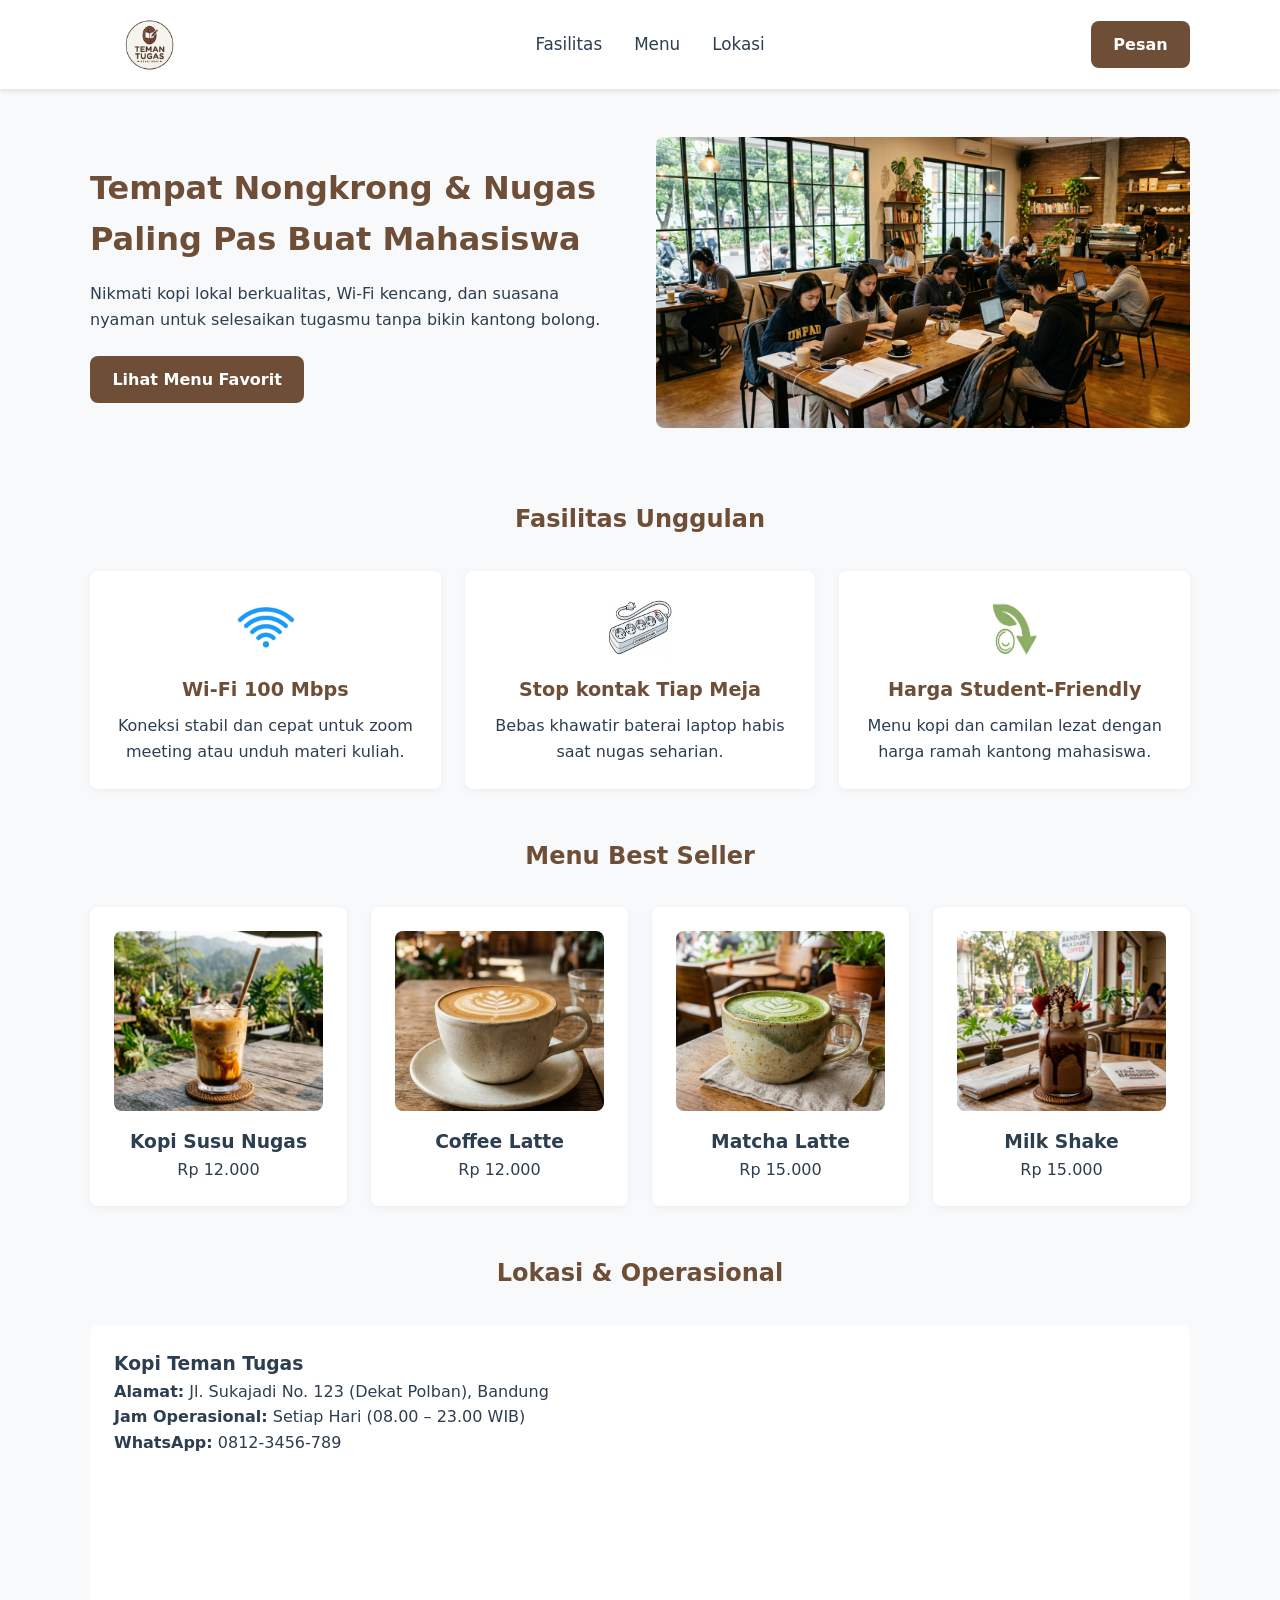
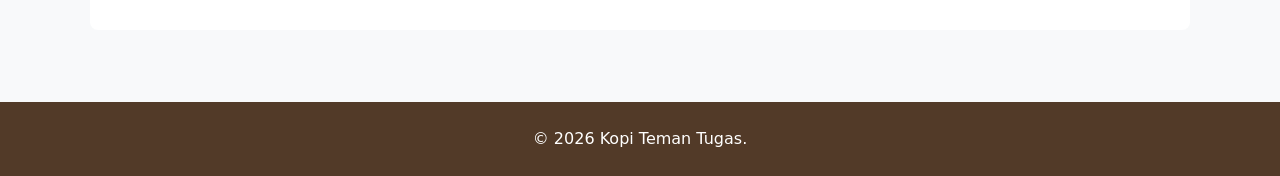
==== index.html @ 5e3d25bf "Update: Menambahkan README.md dan memindahkan file agar bisa live pada github" ====
<!DOCTYPE html>
<html lang="id">

<head>
  <meta charset="UTF-8">
  <meta name="viewport" content="width=device-width, initial-scale=1.0">
  <title>Kopi Teman Tugas - Kedai Kopi & Space Nugas</title>
  <link rel="stylesheet" href="css/style.css">
</head>

<body>

  <header>
    <nav class="container">
      <a href="#" class="logo">
        <img src="assets/logokopi.png" alt="Logo Kopi Teman Tugas">
      </a>
      <ul class="nav-menu">
        <li><a href="#fasilitas">Fasilitas</a></li>
        <li><a href="#menu">Menu</a></li>
        <li><a href="#lokasi">Lokasi</a></li>
      </ul>
      <a href="#menu" class="btn-cta">Pesan</a>
    </nav>
  </header>

  <main>

    <section id="hero" class="container">
      <div class="hero-content">
        <h1>Tempat Nongkrong & Nugas Paling Pas Buat Mahasiswa</h1>
        <p>Nikmati kopi lokal berkualitas, Wi-Fi kencang, dan suasana nyaman untuk selesaikan tugasmu tanpa bikin
          kantong bolong.</p>
        <a href="#menu" class="btn-primary">Lihat Menu Favorit</a>
      </div>
      <div class="hero-image">
        <img src="assets/herokedai.jpg" alt="Suasana kedai Kopi Teman Tugas yang nyaman untuk nugas">
      </div>
    </section>

    <section id="fasilitas" class="container">
      <h2>Fasilitas Unggulan</h2>
      <div class="card-grid">
        <article class="card">
          <img src="assets/wifi.jpg" alt="Ikon Wi-Fi Kencang" class="card-icon">
          <h3>Wi-Fi 100 Mbps</h3>
          <p>Koneksi stabil dan cepat untuk zoom meeting atau unduh materi kuliah.</p>
        </article>

        <article class="card">
          <img src="assets/stopkontak.jpg" alt="Ikon Stopkontak Meja" class="card-icon">
          <h3>Stop kontak Tiap Meja</h3>
          <p>Bebas khawatir baterai laptop habis saat nugas seharian.</p>
        </article>

        <article class="card">
          <img src="assets/budget.jpg" alt="Ikon Harga Ramah Kantong" class="card-icon">
          <h3>Harga Student-Friendly</h3>
          <p>Menu kopi dan camilan lezat dengan harga ramah kantong mahasiswa.</p>
        </article>
      </div>
    </section>

    <section id="menu" class="container">
      <h2>Menu Best Seller</h2>
      <div class="card-grid">
        <article class="card-menu">
          <img src="assets/kopsu.jpg" alt="Kopi Susu Nugas">
          <h3>Kopi Susu Nugas</h3>
          <p>Rp 12.000</p>
        </article>
        <article class="card-menu">
          <img src="assets/coffelatte.jpg" alt="Coffee Latte">
          <h3>Coffee Latte</h3>
          <p>Rp 12.000</p>
        </article>
        <article class="card-menu">
          <img src="assets/matchalatte.jpg" alt="Matcha Latte">
          <h3>Matcha Latte</h3>
          <p>Rp 15.000</p>
        </article>
        <article class="card-menu">
          <img src="assets/milk.jpg" alt="Milk Shake">
          <h3>Milk Shake</h3>
          <p>Rp 15.000</p>
        </article>
      </div>
    </section>

    <section id="lokasi" class="container">
      <h2>Lokasi & Operasional</h2>
      <div class="lokasi-wrapper">
        <div class="lokasi-info">
          <h3>Kopi Teman Tugas</h3>
          <p><strong>Alamat:</strong> Jl. Sukajadi No. 123 (Dekat Polban), Bandung</p>
          <p><strong>Jam Operasional:</strong> Setiap Hari (08.00 – 23.00 WIB)</p>
          <p><strong>WhatsApp:</strong> <a href="https://wa.me/628123456789">0812-3456-789</a></p>
        </div>
        <div class="lokasi-map">
          <iframe title="Peta Lokasi Kopi Teman Tugas"
            src="https://www.google.com/maps/embed?pb=!1m18!1m12!1m3!1d3961.000000000000!2d107.570000000000!3d-6.870000000000!2m3!1f0!2f0!3f0!3m2!1i1024!2i768!4f13.1!3m3!1m2!1s0x0%3A0x0!2zNsKwNTInMTIuMCJTIDEwN8KwMzQnMTIuMCJF!5e0!3m2!1sid!2sid!4v1600000000000!5m2!1sid!2sid"
            width="600" height="250" allowfullscreen="" loading="lazy"></iframe>
        </div>
      </div>
    </section>
  </main>

  <footer>
    <div class="container">
      <p>&copy; 2026 Kopi Teman Tugas.</p>
    </div>
  </footer>

</body>

</html>
---- css/style.css ----
:root {
  --primary: #6f4e37;
  --primary-dark: #523a28;
  --secondary: #f4eeb1;

  --text-dark: #2c3e50;
  --bg-light: #f8f9fa;
  --white: #ffffff;

  --font-family: 'Segoe UI', system-ui, -apple-system, sans-serif;
  --max-width: 1100px;
  --radius: 8px;
}

* {
  box-sizing: border-box;
  margin: 0;
  padding: 0;
}

html {
  scroll-behavior: smooth;
}

body {
  font-family: var(--font-family);
  color: var(--text-dark);
  background-color: var(--bg-light);
  line-height: 1.6;
}

img {
  max-width: 100%;
  height: auto;
  display: block;
}

a {
  text-decoration: none;
  color: inherit;
}

ul {
  list-style: none;
}

a:focus-visible,
button:focus-visible {
  outline: 3px solid var(--primary);
  outline-offset: 3px;
}

.container {
  width: 90%;
  max-width: var(--max-width);
  margin: 0 auto;
  padding: 1.5rem 0;
}

header {
  background-color: var(--white);
  box-shadow: 0 2px 5px rgba(0, 0, 0, 0.1);
  position: sticky;
  top: 0;
  z-index: 100;
}

header .container {
  padding: 0.75rem 0;
}

nav {
  display: flex;
  justify-content: space-between;
  align-items: center;
}

.logo img {
  height: 65px;
  width: auto;
  display: block;
}

.nav-menu {
  display: flex;
  gap: 2rem;
}

.nav-menu a {
  font-size: 1.05rem;
  font-weight: 500;
}

.nav-menu a:hover {
  color: var(--primary);
  font-weight: bold;
}

.btn-cta,
.btn-primary {
  background-color: var(--primary);
  color: var(--white);
  padding: 0.65rem 1.4rem;
  border-radius: var(--radius);
  display: inline-block;
  font-weight: 600;
  font-size: 1rem;
}

.btn-cta:hover,
.btn-primary:hover {
  background-color: var(--primary-dark);
}

#hero {
  display: flex;
  flex-direction: column;
  gap: 2rem;
  align-items: center;
  padding: 3rem 0;
}

.hero-content h1 {
  font-size: 2rem;
  color: var(--primary);
  margin-bottom: 1rem;
}

.hero-content p {
  margin-bottom: 1.5rem;
}

.hero-image img {
  border-radius: var(--radius);
  width: 100%;
}

section h2 {
  text-align: center;
  margin-bottom: 2rem;
  color: var(--primary);
}

.card-grid {
  display: flex;
  flex-wrap: wrap;
  gap: 1.5rem;
  justify-content: center;
}

.card,
.card-menu {
  background: var(--white);
  padding: 1.5rem;
  border-radius: var(--radius);
  box-shadow: 0 2px 8px rgba(0, 0, 0, 0.05);
  flex: 1 1 250px;
  text-align: center;
}

.card h3 {
  color: var(--primary);
  font-size: 1.2rem;
  margin-bottom: 0.5rem;
}

.card-icon {
  width: 64px;
  height: 64px;
  margin: 0 auto 1rem auto;
  display: block;
}

.card-menu img {
  border-radius: var(--radius);
  margin-bottom: 1rem;
  width: 100%;
  height: 180px;
  object-fit: cover;
}

.lokasi-wrapper {
  display: flex;
  flex-direction: column;
  gap: 2rem;
  background: var(--white);
  padding: 1.5rem;
  border-radius: var(--radius);
}

.lokasi-map iframe {
  width: 100%;
  border: 0;
}

footer {
  background-color: var(--primary-dark);
  color: var(--white);
  text-align: center;
  margin-top: 3rem;
}

@media (min-width: 768px) {
  #hero {
    flex-direction: row;
  }

  .hero-content,
  .hero-image {
    flex: 1;
  }

  .lokasi-wrapper {
    flex-direction: row;
  }

  .lokasi-info,
  .lokasi-map {
    flex: 1;
  }
}
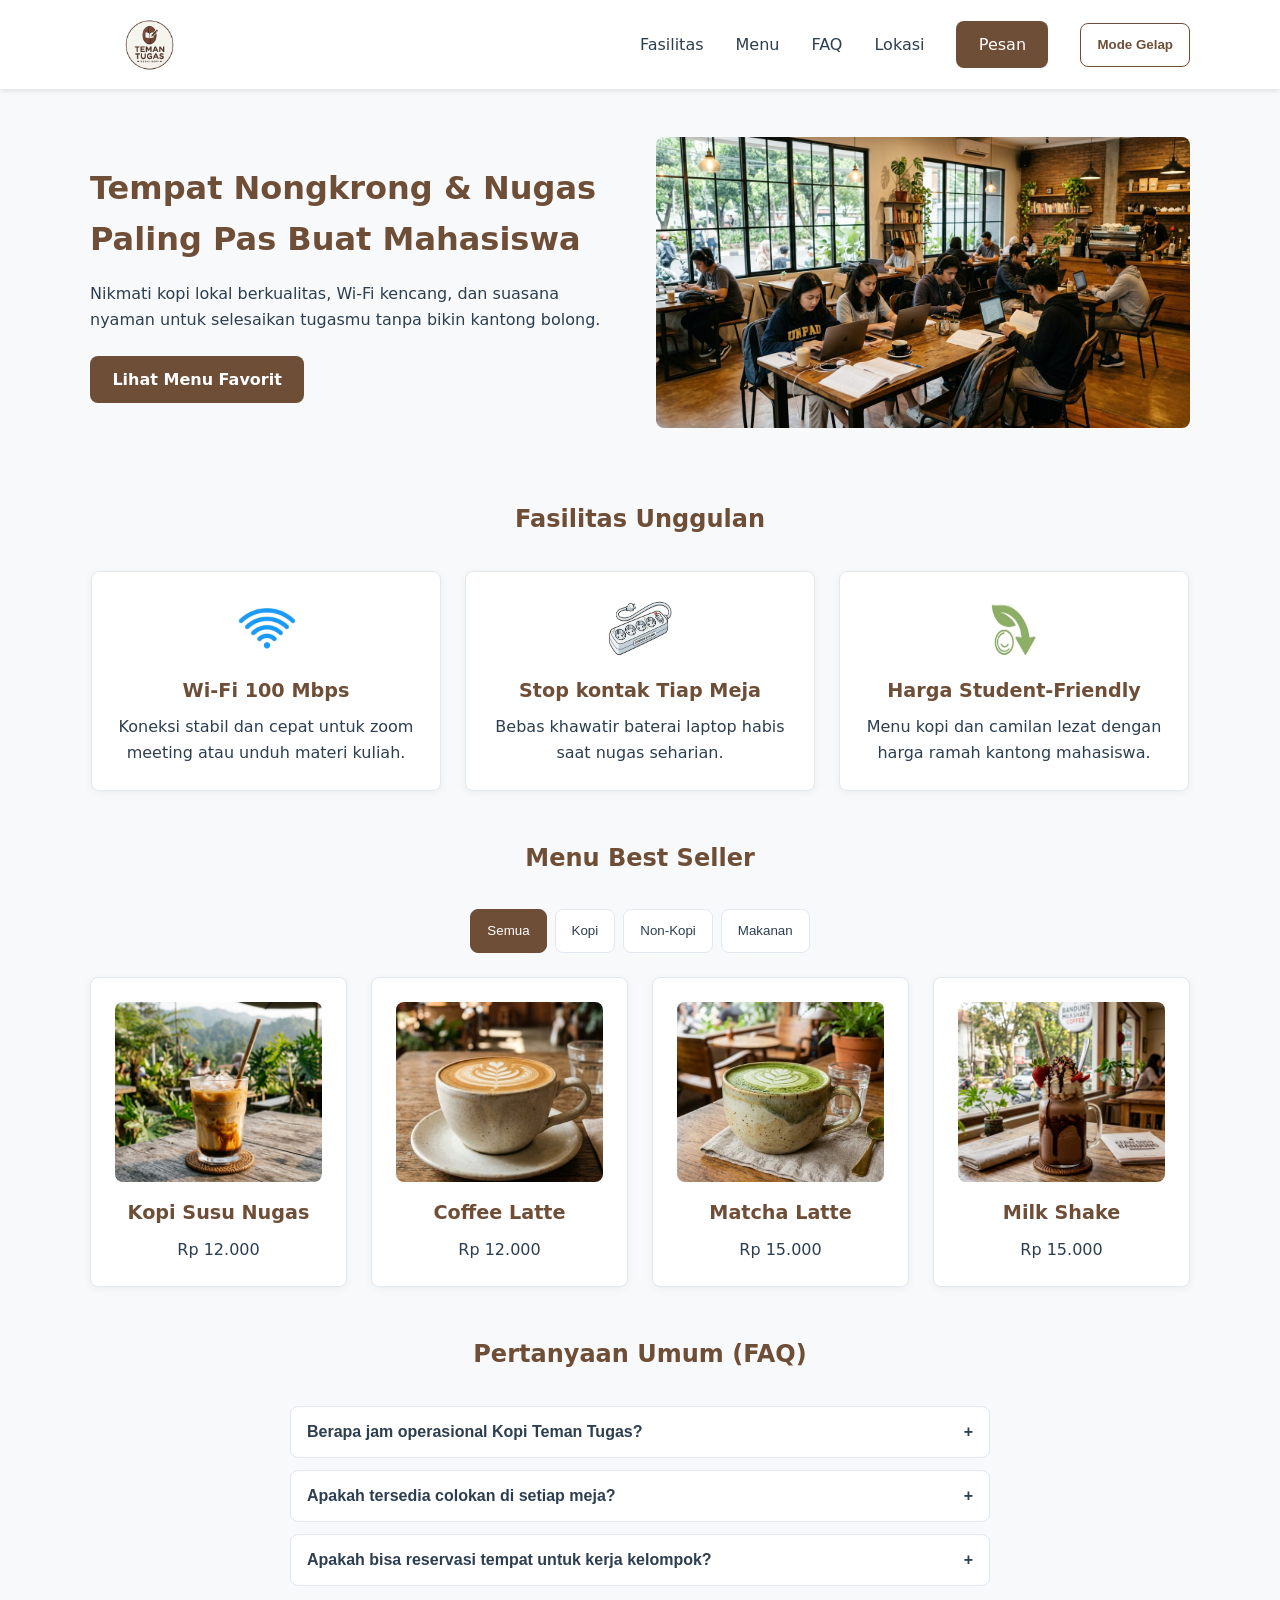
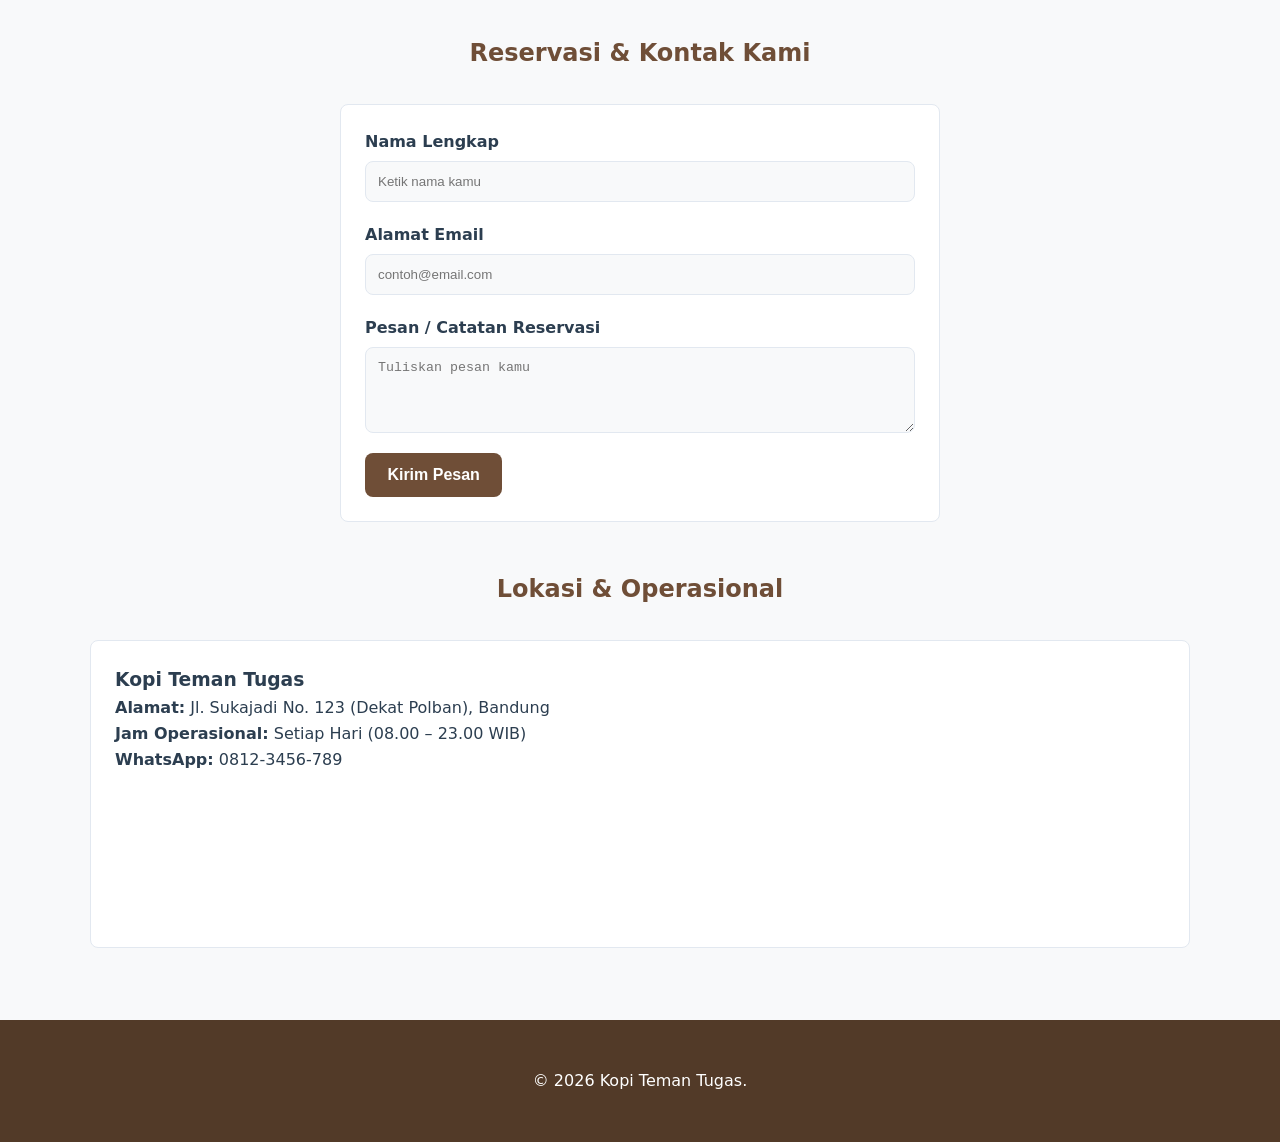
==== commit e4a484b9: "Update: Menyelesaikan Mini Project" ====
--- a/index.html
+++ b/index.html
@@ -6,21 +6,28 @@
   <meta name="viewport" content="width=device-width, initial-scale=1.0">
   <title>Kopi Teman Tugas - Kedai Kopi & Space Nugas</title>
   <link rel="stylesheet" href="css/style.css">
+  <script src="js/app.js" defer></script>
 </head>
-
 <body>
 
   <header>
-    <nav class="container">
+    <nav class="container navbar">
       <a href="#" class="logo">
         <img src="assets/logokopi.png" alt="Logo Kopi Teman Tugas">
       </a>
-      <ul class="nav-menu">
+
+      <button id="hamburger-btn" class="hamburger-btn" type="button" aria-expanded="false" aria-label="Buka menu navigasi">
+      ☰ Menu
+      </button>
+
+      <ul id="nav-menu" class="nav-menu">
         <li><a href="#fasilitas">Fasilitas</a></li>
         <li><a href="#menu">Menu</a></li>
+        <li><a href="#faq">FAQ</a></li>
         <li><a href="#lokasi">Lokasi</a></li>
+        <li><a href="#menu" class="btn-cta">Pesan</a></li>
+        <li><button id="theme-toggle" class="btn-theme" type="button" aria-pressed="false">Mode Gelap</button></li>
       </ul>
-      <a href="#menu" class="btn-cta">Pesan</a>
     </nav>
   </header>
 
@@ -40,50 +47,60 @@
 
     <section id="fasilitas" class="container">
       <h2>Fasilitas Unggulan</h2>
-      <div class="card-grid">
-        <article class="card">
-          <img src="assets/wifi.jpg" alt="Ikon Wi-Fi Kencang" class="card-icon">
-          <h3>Wi-Fi 100 Mbps</h3>
-          <p>Koneksi stabil dan cepat untuk zoom meeting atau unduh materi kuliah.</p>
-        </article>
-
-        <article class="card">
-          <img src="assets/stopkontak.jpg" alt="Ikon Stopkontak Meja" class="card-icon">
-          <h3>Stop kontak Tiap Meja</h3>
-          <p>Bebas khawatir baterai laptop habis saat nugas seharian.</p>
-        </article>
-
-        <article class="card">
-          <img src="assets/budget.jpg" alt="Ikon Harga Ramah Kantong" class="card-icon">
-          <h3>Harga Student-Friendly</h3>
-          <p>Menu kopi dan camilan lezat dengan harga ramah kantong mahasiswa.</p>
-        </article>
+      <div id="daftar-fasilitas" class="card-grid">
+       
       </div>
     </section>
 
     <section id="menu" class="container">
       <h2>Menu Best Seller</h2>
-      <div class="card-grid">
-        <article class="card-menu">
-          <img src="assets/kopsu.jpg" alt="Kopi Susu Nugas">
-          <h3>Kopi Susu Nugas</h3>
-          <p>Rp 12.000</p>
-        </article>
-        <article class="card-menu">
-          <img src="assets/coffelatte.jpg" alt="Coffee Latte">
-          <h3>Coffee Latte</h3>
-          <p>Rp 12.000</p>
-        </article>
-        <article class="card-menu">
-          <img src="assets/matchalatte.jpg" alt="Matcha Latte">
-          <h3>Matcha Latte</h3>
-          <p>Rp 15.000</p>
-        </article>
-        <article class="card-menu">
-          <img src="assets/milk.jpg" alt="Milk Shake">
-          <h3>Milk Shake</h3>
-          <p>Rp 15.000</p>
-        </article>
+      <div id="filter-container" class="filter-container">
+        <button type="button" class="btn-filter active" data-category="semua">Semua</button>
+        <button type="button" class="btn-filter" data-category="kopi">Kopi</button>
+        <button type="button" class="btn-filter" data-category="non-kopi">Non-Kopi</button>
+        <button type="button" class="btn-filter" data-category="makanan">Makanan</button>
+      </div>
+      <div id="daftar-menu" class="card-grid">
+       
+      </div>
+      <p id="pesan-menu-kosong" class="empty-message hidden" role="status" aria-live="polite">Menu pada kategori ini belum tersedia.</p>
+    </section>
+
+    <section id="faq" class="container">
+      <h2>Pertanyaan Umum (FAQ)</h2>
+      <div id="faq-container" class="faq-container">
+
+      </div>
+    </section>
+
+    <section id="kontak" class="container">
+      <h2>Reservasi & Kontak Kami</h2>
+      <div class="form-wrapper">
+        <form id="form-kontak" novalidate>
+          <div class="form-group">
+            <label for="nama">Nama Lengkap</label>
+            <input type="text" id="nama" name="nama" placeholder="Ketik nama kamu" required>
+            <small id="error-nama" class="error-text" aria-live="polite"></small>
+          </div>
+
+          <div class="form-group">
+            <label for="email">Alamat Email</label>
+            <input type="email" id="email" name="email" placeholder="contoh@email.com" required>
+            <small id="error-email" class="error-text" aria-live="polite"></small>
+          </div>
+
+          <div class="form-group">
+            <label for="pesan">Pesan / Catatan Reservasi</label>
+            <textarea id="pesan" name="pesan" rows="4" placeholder="Tuliskan pesan kamu" required></textarea>
+            <small id="error-pesan" class="error-text" aria-live="polite"></small>
+          </div>
+
+          <button type="submit" class="btn-primary">Kirim Pesan</button>
+        </form>
+
+        <div id="ringkasan-pesan" class="ringkasan-box hidden" role="status" aria-live="polite">
+         
+        </div>
       </div>
     </section>
 
@@ -98,7 +115,7 @@
         </div>
         <div class="lokasi-map">
           <iframe title="Peta Lokasi Kopi Teman Tugas"
-            src="https://www.google.com/maps/embed?pb=!1m18!1m12!1m3!1d3961.000000000000!2d107.570000000000!3d-6.870000000000!2m3!1f0!2f0!3f0!3m2!1i1024!2i768!4f13.1!3m3!1m2!1s0x0%3A0x0!2zNsKwNTInMTIuMCJTIDEwN8KwMzQnMTIuMCJF!5e0!3m2!1sid!2sid!4v1600000000000!5m2!1sid!2sid"
+            src="https://www.google.com/maps/embed?pb=!1m18!1m12!1m3!1d3961.130608991101!2d107.5760095!3d-6.8749507!2m3!1f0!2f0!3f0!3m2!1i1024!2i768!4f13.1!3m3!1m2!1s0x2e68e790b25d2847%3A0x89cc94cb2b963c1c!2sInterval%20Dynamic%20Creative%20Space!5e0!3m2!1sid!2sid!4v1789121012098!5m2!1sid!2sid"
             width="600" height="250" allowfullscreen="" loading="lazy"></iframe>
         </div>
       </div>
@@ -110,7 +127,7 @@
       <p>&copy; 2026 Kopi Teman Tugas.</p>
     </div>
   </footer>
-
+  <button id="back-to-top" class="back-to-top hidden" type="button" aria-label="Kembali ke atas">↑</button>
 </body>
 
 </html>
--- a/css/style.css
+++ b/css/style.css
@@ -6,10 +6,24 @@
   --text-dark: #2c3e50;
   --bg-light: #f8f9fa;
   --white: #ffffff;
+  --card-bg: #ffffff;
+  --border-color: #e2e8f0;
+  --error-color: #dc2626;
 
   --font-family: 'Segoe UI', system-ui, -apple-system, sans-serif;
   --max-width: 1100px;
   --radius: 8px;
+}
+
+/* TEMA GELAP (DARK MODE) */
+body.dark-theme {
+  --primary: #d97706;
+  --primary-dark: #b45309;
+  --text-dark: #f3f4f6;
+  --bg-light: #111827;
+  --white: #1f2937;
+  --card-bg: #1f2937;
+  --border-color: #374151;
 }
 
 * {
@@ -27,6 +41,7 @@
   color: var(--text-dark);
   background-color: var(--bg-light);
   line-height: 1.6;
+  transition: background-color 0.3s ease, color 0.3s ease;
 }
 
 img {
@@ -45,7 +60,9 @@
 }
 
 a:focus-visible,
-button:focus-visible {
+button:focus-visible,
+input:focus-visible,
+textarea:focus-visible {
   outline: 3px solid var(--primary);
   outline-offset: 3px;
 }
@@ -57,12 +74,18 @@
   padding: 1.5rem 0;
 }
 
+.hidden {
+  display: none !important;
+}
+
+/* --- HEADER & NAVBAR --- */
 header {
-  background-color: var(--white);
+  background-color: var(--card-bg);
   box-shadow: 0 2px 5px rgba(0, 0, 0, 0.1);
   position: sticky;
   top: 0;
   z-index: 100;
+  transition: background-color 0.3s ease;
 }
 
 header .container {
@@ -71,24 +94,45 @@
 
 nav {
   display: flex;
-  justify-content: space-between;
+  flex-direction: column;
   align-items: center;
+  gap: 1rem;
 }
 
 .logo img {
-  height: 65px;
+  height: 50px;
   width: auto;
   display: block;
 }
 
+.hamburger-btn {
+  display: block;
+  padding: 0.5rem 1rem;
+  background: transparent;
+  border: 1px solid var(--border-color);
+  border-radius: var(--radius);
+  color: var(--text-dark);
+  font-weight: 600;
+  cursor: pointer;
+  min-height: 44px;
+}
+
 .nav-menu {
-  display: flex;
-  gap: 2rem;
+  display: none;
+  flex-direction: column;
+  align-items: center;
+  gap: 1rem;
+  width: 100%;
+}
+
+.nav-menu.active {
+  display: flex;
 }
 
 .nav-menu a {
-  font-size: 1.05rem;
+  font-size: 1rem;
   font-weight: 500;
+  white-space: nowrap;
 }
 
 .nav-menu a:hover {
@@ -96,15 +140,20 @@
   font-weight: bold;
 }
 
+/* --- BUTTONS --- */
 .btn-cta,
 .btn-primary {
   background-color: var(--primary);
-  color: var(--white);
+  color: #ffffff;
   padding: 0.65rem 1.4rem;
   border-radius: var(--radius);
+  border: none;
   display: inline-block;
   font-weight: 600;
   font-size: 1rem;
+  text-align: center;
+  cursor: pointer;
+  min-height: 44px;
 }
 
 .btn-cta:hover,
@@ -112,6 +161,18 @@
   background-color: var(--primary-dark);
 }
 
+.btn-theme {
+  background: transparent;
+  border: 1px solid var(--primary);
+  color: var(--primary);
+  padding: 0.5rem 1rem;
+  border-radius: var(--radius);
+  cursor: pointer;
+  font-weight: 600;
+  min-height: 44px;
+}
+
+/* --- HERO SECTION --- */
 #hero {
   display: flex;
   flex-direction: column;
@@ -135,6 +196,7 @@
   width: 100%;
 }
 
+/* --- SECTIONS & CARDS --- */
 section h2 {
   text-align: center;
   margin-bottom: 2rem;
@@ -150,15 +212,18 @@
 
 .card,
 .card-menu {
-  background: var(--white);
+  background: var(--card-bg);
+  border: 1px solid var(--border-color);
   padding: 1.5rem;
   border-radius: var(--radius);
   box-shadow: 0 2px 8px rgba(0, 0, 0, 0.05);
   flex: 1 1 250px;
+  max-width: 350px;
   text-align: center;
 }
 
-.card h3 {
+.card h3,
+.card-menu h3 {
   color: var(--primary);
   font-size: 1.2rem;
   margin-bottom: 0.5rem;
@@ -179,13 +244,136 @@
   object-fit: cover;
 }
 
+/* --- FILTER MENU --- */
+.filter-container {
+  display: flex;
+  justify-content: center;
+  gap: 0.5rem;
+  margin-bottom: 1.5rem;
+  flex-wrap: wrap;
+}
+
+.btn-filter {
+  padding: 0.5rem 1rem;
+  border: 1px solid var(--border-color);
+  background: var(--card-bg);
+  color: var(--text-dark);
+  border-radius: var(--radius);
+  cursor: pointer;
+  min-height: 44px;
+}
+
+.btn-filter.active {
+  background: var(--primary);
+  color: #ffffff;
+  border-color: var(--primary);
+}
+
+.empty-message {
+  text-align: center;
+  color: var(--error-color);
+  margin-top: 1rem;
+}
+
+/* --- FAQ ACCORDION --- */
+.faq-container {
+  max-width: 700px;
+  margin: 0 auto;
+  display: flex;
+  flex-direction: column;
+  gap: 0.75rem;
+}
+
+.faq-item {
+  background: var(--card-bg);
+  border: 1px solid var(--border-color);
+  border-radius: var(--radius);
+  overflow: hidden;
+}
+
+.faq-question {
+  width: 100%;
+  text-align: left;
+  padding: 1rem;
+  background: none;
+  border: none;
+  color: var(--text-dark);
+  font-weight: 600;
+  font-size: 1rem;
+  cursor: pointer;
+  display: flex;
+  justify-content: space-between;
+  align-items: center;
+  min-height: 44px;
+}
+
+.faq-answer {
+  padding: 0 1rem 1rem 1rem;
+  display: none;
+}
+
+.faq-answer.open {
+  display: block;
+}
+
+/* --- FORM KONTAK --- */
+.form-wrapper {
+  max-width: 600px;
+  margin: 0 auto;
+  background: var(--card-bg);
+  padding: 1.5rem;
+  border-radius: var(--radius);
+  border: 1px solid var(--border-color);
+}
+
+.form-group {
+  margin-bottom: 1rem;
+  display: flex;
+  flex-direction: column;
+}
+
+.form-group label {
+  font-weight: 600;
+  margin-bottom: 0.4rem;
+}
+
+.form-group input,
+.form-group textarea {
+  padding: 0.75rem;
+  border: 1px solid var(--border-color);
+  border-radius: var(--radius);
+  background: var(--bg-light);
+  color: var(--text-dark);
+}
+
+.form-group input[aria-invalid="true"],
+.form-group textarea[aria-invalid="true"] {
+  border-color: var(--error-color);
+}
+
+.error-text {
+  color: var(--error-color);
+  font-size: 0.85rem;
+  margin-top: 0.25rem;
+}
+
+.ringkasan-box {
+  margin-top: 1.5rem;
+  padding: 1rem;
+  background-color: var(--bg-light);
+  border-left: 4px solid var(--primary);
+  border-radius: var(--radius);
+}
+
+/* --- LOKASI --- */
 .lokasi-wrapper {
   display: flex;
   flex-direction: column;
   gap: 2rem;
-  background: var(--white);
+  background: var(--card-bg);
   padding: 1.5rem;
   border-radius: var(--radius);
+  border: 1px solid var(--border-color);
 }
 
 .lokasi-map iframe {
@@ -193,14 +381,54 @@
   border: 0;
 }
 
+/* --- BACK TO TOP --- */
+.back-to-top {
+  position: fixed;
+  bottom: 2rem;
+  right: 2rem;
+  width: 48px;
+  height: 48px;
+  border-radius: 50%;
+  background: var(--primary);
+  color: #ffffff;
+  border: none;
+  font-size: 1.2rem;
+  cursor: pointer;
+  box-shadow: 0 4px 10px rgba(0, 0, 0, 0.2);
+  z-index: 99;
+}
+
+/* --- FOOTER --- */
 footer {
   background-color: var(--primary-dark);
-  color: var(--white);
+  color: #ffffff;
   text-align: center;
+  padding: 1.5rem 0;
   margin-top: 3rem;
 }
 
+/* --- MEDIA QUERY (DESKTOP: 768px Ke Atas) --- */
 @media (min-width: 768px) {
+  nav {
+    flex-direction: row;
+    justify-content: space-between;
+  }
+
+  .hamburger-btn {
+    display: none;
+  }
+
+  .nav-menu {
+    display: flex;
+    flex-direction: row;
+    width: auto;
+    gap: 2rem;
+  }
+
+  .logo img {
+    height: 65px;
+  }
+
   #hero {
     flex-direction: row;
   }
